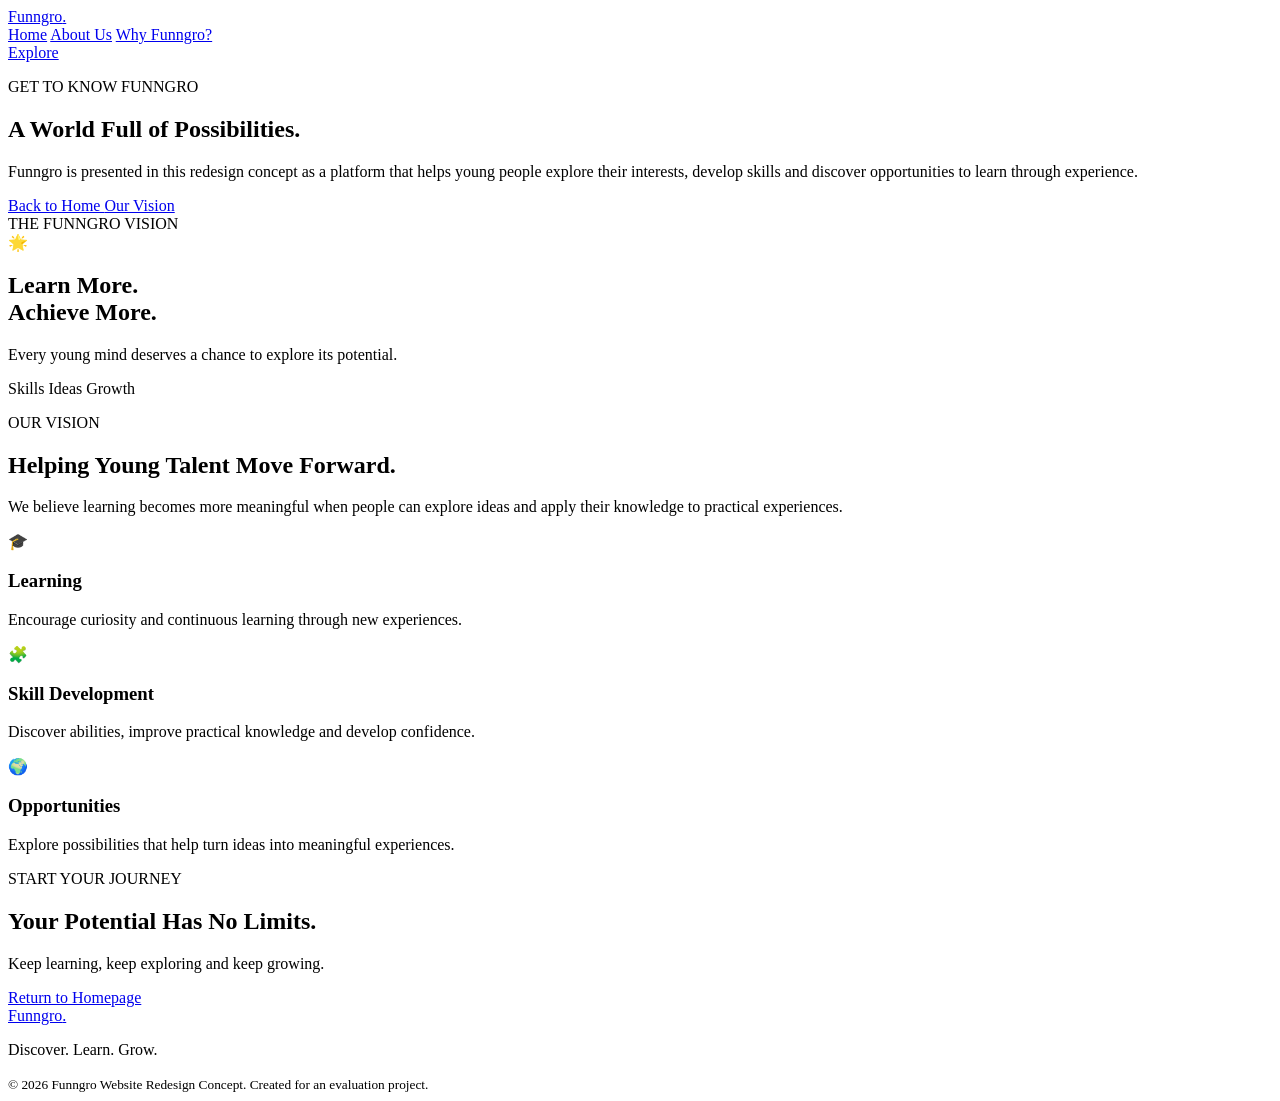
==== about.html @ 6fd3a951 "Rename about.html. to about.html" ====
<!DOCTYPE html>
<html lang="en">
<head>
  <meta charset="UTF-8">
  <meta name="viewport" content="width=device-width, initial-scale=1.0">

  <meta name="description" content="Learn about Funngro and its vision to help young talent discover skills and explore opportunities.">

  <meta name="theme-color" content="#10152d">

  <title>About Funngro | Discover Our Vision</title>

  <link rel="stylesheet" href="style.css">
</head>

<body>

  <header class="header">
    <div class="container nav-container">

      <a href="index.html" class="logo">
        Funngro<span>.</span>
      </a>

      <nav class="navigation">
        <a href="index.html">Home</a>
        <a href="about.html" class="active">About Us</a>
        <a href="index.html#features">Why Funngro?</a>
      </nav>

      <a href="index.html#features" class="nav-button">
        Explore
      </a>

    </div>
  </header>


  <main>

    <section class="hero">
      <div class="container hero-container">

        <div class="hero-content">

          <p class="eyebrow">GET TO KNOW FUNNGRO</p>

          <h1>
            A World Full of
            <span>Possibilities.</span>
          </h1>

          <p class="hero-description">
            Funngro is presented in this redesign concept as
            a platform that helps young people explore their
            interests, develop skills and discover opportunities
            to learn through experience.
          </p>

          <div class="hero-actions">

            <a href="index.html" class="primary-button">
              Back to Home
            </a>

            <a href="#our-vision" class="outline-button">
              Our Vision
            </a>

          </div>

        </div>


        <div class="hero-visual">

          <div class="visual-glow"></div>

          <div class="main-visual-card">

            <div class="visual-top">
              <span class="visual-label">THE FUNNGRO VISION</span>
              <span class="visual-dot"></span>
            </div>

            <div class="visual-icon">🌟</div>

            <h2>
              Learn More.<br>
              Achieve More.
            </h2>

            <p>
              Every young mind deserves a chance to explore
              its potential.
            </p>

            <div class="visual-bottom">
              <span>Skills</span>
              <span>Ideas</span>
              <span>Growth</span>
            </div>

          </div>

        </div>

      </div>
    </section>


    <section class="features section-padding" id="our-vision">

      <div class="container">

        <div class="section-heading">

          <p class="eyebrow">OUR VISION</p>

          <h2>
            Helping Young Talent
            <span>Move Forward.</span>
          </h2>

          <p>
            We believe learning becomes more meaningful
            when people can explore ideas and apply their
            knowledge to practical experiences.
          </p>

        </div>


        <div class="feature-grid">

          <article class="feature-card">

            <div class="feature-icon">🎓</div>

            <h3>Learning</h3>

            <p>
              Encourage curiosity and continuous learning
              through new experiences.
            </p>

          </article>


          <article class="feature-card">

            <div class="feature-icon">🧩</div>

            <h3>Skill Development</h3>

            <p>
              Discover abilities, improve practical knowledge
              and develop confidence.
            </p>

          </article>


          <article class="feature-card">

            <div class="feature-icon">🌍</div>

            <h3>Opportunities</h3>

            <p>
              Explore possibilities that help turn ideas
              into meaningful experiences.
            </p>

          </article>

        </div>

      </div>

    </section>


    <section class="cta-section">

      <div class="container cta-content">

        <p class="eyebrow">START YOUR JOURNEY</p>

        <h2>
          Your Potential Has
          No Limits.
        </h2>

        <p>
          Keep learning, keep exploring and keep growing.
        </p>

        <a href="index.html" class="primary-button">
          Return to Homepage
        </a>

      </div>

    </section>

  </main>


  <footer class="footer">

    <div class="container footer-content">

      <a href="index.html" class="logo">
        Funngro<span>.</span>
      </a>

      <p>Discover. Learn. Grow.</p>

      <small>
        © 2026 Funngro Website Redesign Concept.
        Created for an evaluation project.
      </small>

    </div>

  </footer>

</body>
</html>
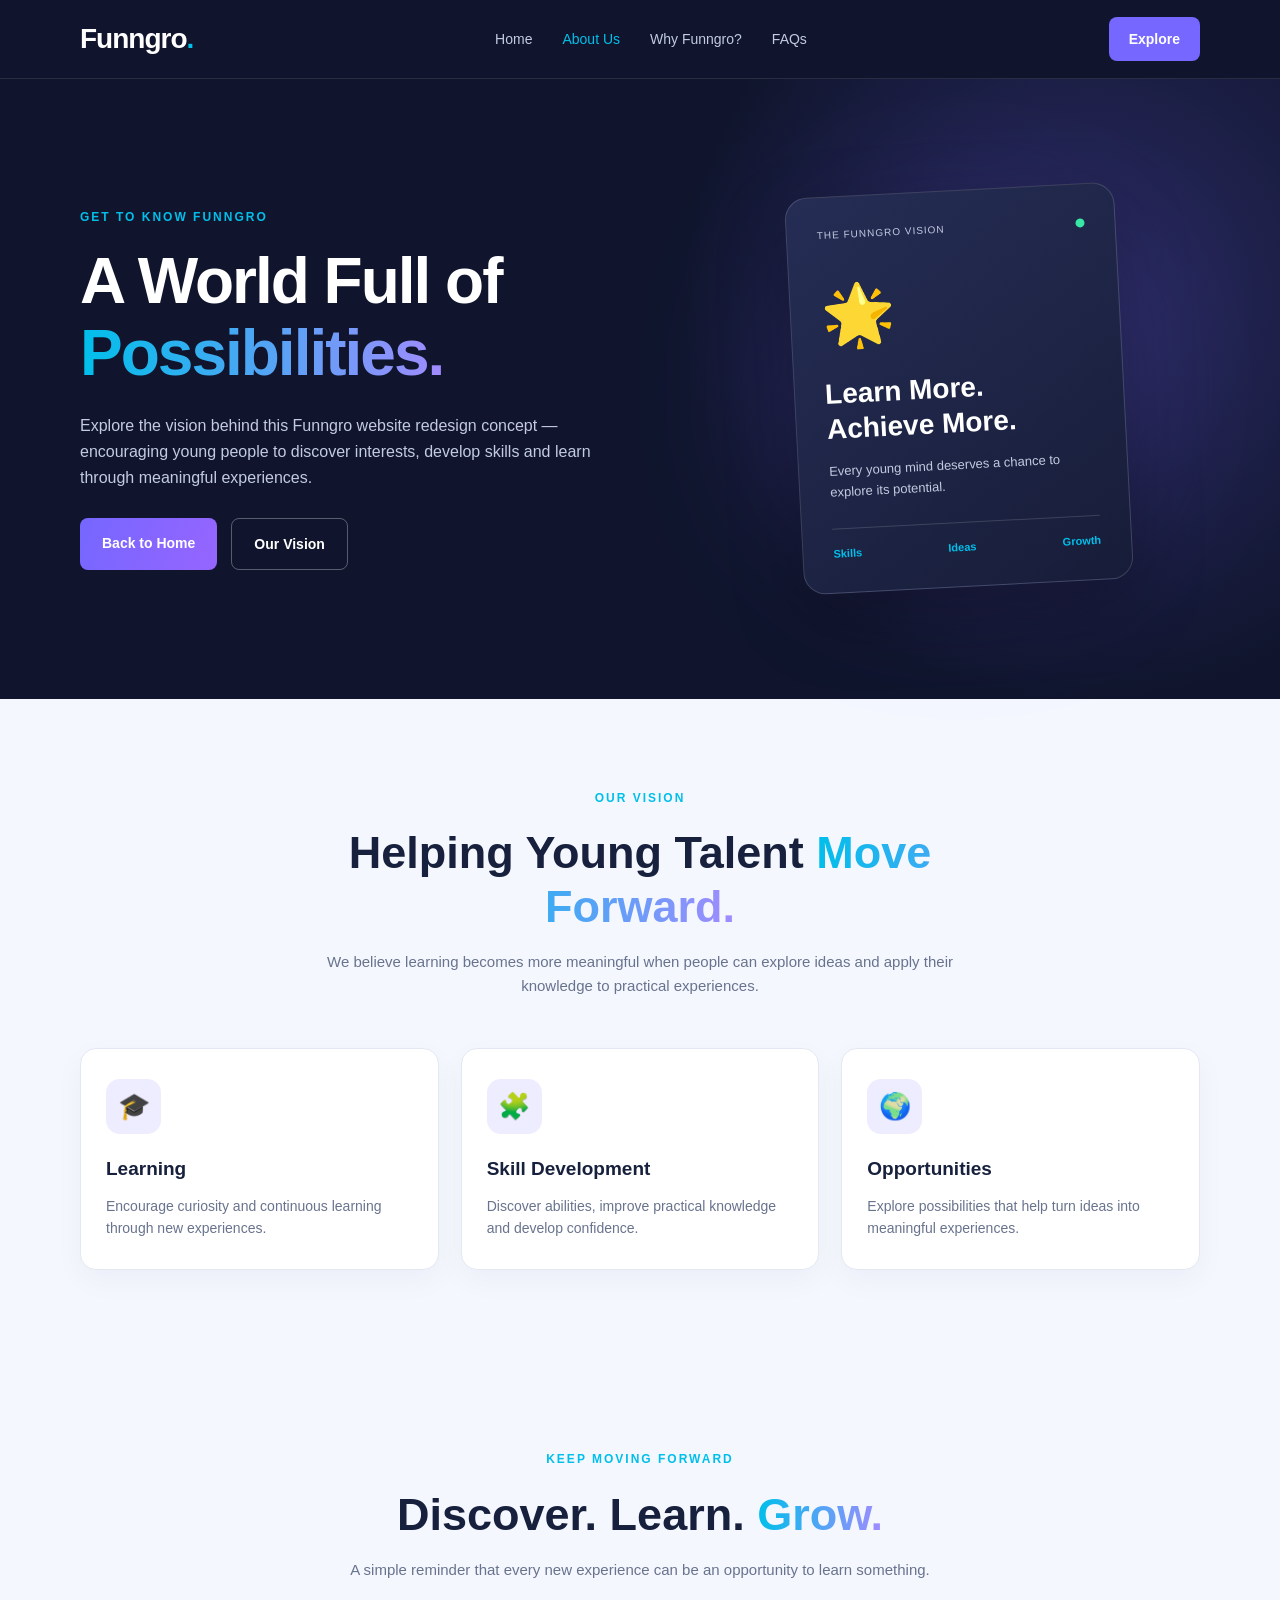
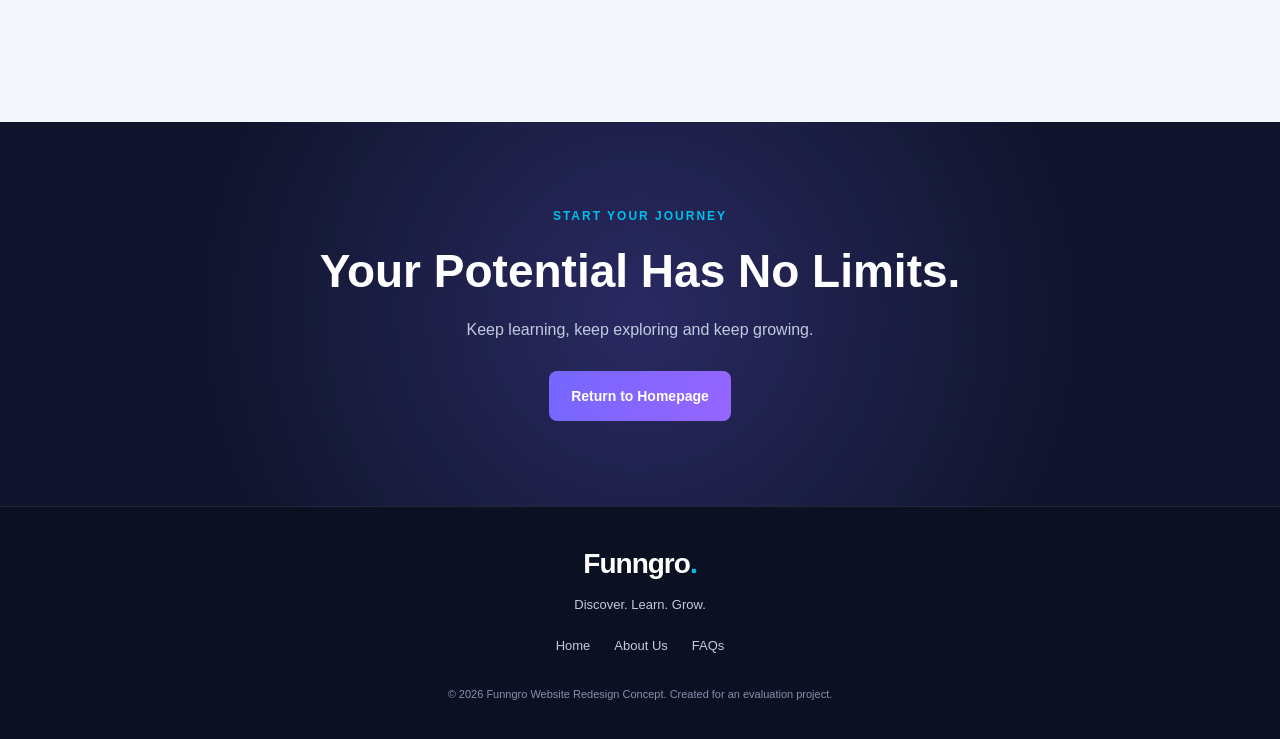
==== commit ac0c91c0: "Revise about page content and structure Updated the page title and description for clarity. Added ne" ====
--- a/about.html
+++ b/about.html
@@ -5,11 +5,11 @@
   <meta charset="UTF-8">
   <meta name="viewport" content="width=device-width, initial-scale=1.0">
 
-  <meta name="description" content="Learn about Funngro and its vision to help young talent discover skills and explore opportunities.">
+  <meta name="description" content="Discover the Funngro vision: helping young talent explore interests, develop skills and discover learning opportunities.">
 
   <meta name="theme-color" content="#10152d">
 
-  <title>About Funngro | Discover Our Vision</title>
+  <title>About Funngro | Our Vision, Mission and Values</title>
 
   <link rel="stylesheet" href="style.css">
 </head>
@@ -25,8 +25,9 @@
 
       <nav class="navigation">
         <a href="index.html">Home</a>
-        <a href="about.html" class="active">About Us</a>
+        <a href="about.html" class="active" aria-current="page">About Us</a>
         <a href="index.html#features">Why Funngro?</a>
+        <a href="index.html#faq">FAQs</a>
       </nav>
 
       <a href="index.html#features" class="nav-button">
@@ -36,9 +37,9 @@
     </div>
   </header>
 
-
   <main>
 
+    <!-- ABOUT HERO -->
     <section class="hero">
       <div class="container hero-container">
 
@@ -52,10 +53,10 @@
           </h1>
 
           <p class="hero-description">
-            Funngro is presented in this redesign concept as
-            a platform that helps young people explore their
-            interests, develop skills and discover opportunities
-            to learn through experience.
+            Explore the vision behind this Funngro website
+            redesign concept — encouraging young people
+            to discover interests, develop skills and learn
+            through meaningful experiences.
           </p>
 
           <div class="hero-actions">
@@ -71,7 +72,6 @@
           </div>
 
         </div>
-
 
         <div class="hero-visual">
 
@@ -109,7 +109,7 @@
       </div>
     </section>
 
-
+    <!-- VISION SECTION -->
     <section class="features section-padding" id="our-vision">
 
       <div class="container">
@@ -131,7 +131,6 @@
 
         </div>
 
-
         <div class="feature-grid">
 
           <article class="feature-card">
@@ -147,7 +146,6 @@
 
           </article>
 
-
           <article class="feature-card">
 
             <div class="feature-icon">🧩</div>
@@ -161,7 +159,6 @@
 
           </article>
 
-
           <article class="feature-card">
 
             <div class="feature-icon">🌍</div>
@@ -181,7 +178,32 @@
 
     </section>
 
-
+    <!-- JOURNEY SECTION -->
+    <section class="journey-section section-padding">
+
+      <div class="container">
+
+        <div class="section-heading">
+
+          <p class="eyebrow">KEEP MOVING FORWARD</p>
+
+          <h2>
+            Discover. Learn.
+            <span>Grow.</span>
+          </h2>
+
+          <p>
+            A simple reminder that every new experience
+            can be an opportunity to learn something.
+          </p>
+
+        </div>
+
+      </div>
+
+    </section>
+
+    <!-- CTA SECTION -->
     <section class="cta-section">
 
       <div class="container cta-content">
@@ -207,7 +229,7 @@
 
   </main>
 
-
+  <!-- FOOTER -->
   <footer class="footer">
 
     <div class="container footer-content">
@@ -217,6 +239,12 @@
       </a>
 
       <p>Discover. Learn. Grow.</p>
+
+      <div class="footer-links">
+        <a href="index.html">Home</a>
+        <a href="about.html">About Us</a>
+        <a href="index.html#faq">FAQs</a>
+      </div>
 
       <small>
         © 2026 Funngro Website Redesign Concept.
@@ -227,5 +255,7 @@
 
   </footer>
 
+  <script src="script.js"></script>
+
 </body>
 </html>
--- a/style.css
+++ b/style.css
@@ -0,0 +1,710 @@
+
+/* =================================
+   FUNNGRO WEBSITE REVAMP
+   PREMIUM LIGHT + DARK DESIGN
+================================= */
+
+:root {
+  --dark: #10152d;
+  --dark-light: #191f3c;
+  --purple: #7567ff;
+  --blue: #00bfeA;
+  --light: #f5f7ff;
+  --white: #ffffff;
+  --text: #17203c;
+  --muted: #68738d;
+  --border: #e4e8f2;
+}
+
+* {
+  margin: 0;
+  padding: 0;
+  box-sizing: border-box;
+}
+
+html {
+  scroll-behavior: smooth;
+}
+
+body {
+  font-family: Arial, Helvetica, sans-serif;
+  background: var(--light);
+  color: var(--text);
+  line-height: 1.6;
+  overflow-x: hidden;
+}
+
+a {
+  color: inherit;
+  text-decoration: none;
+}
+
+.container {
+  width: 90%;
+  max-width: 1120px;
+  margin: auto;
+}
+
+/* HEADER */
+
+.header {
+  background: var(--dark);
+  border-bottom: 1px solid rgba(255,255,255,.1);
+  position: relative;
+  z-index: 10;
+}
+
+.nav-container {
+  min-height: 78px;
+  display: flex;
+  justify-content: space-between;
+  align-items: center;
+  gap: 20px;
+}
+
+.logo {
+  color: var(--white);
+  font-size: 28px;
+  font-weight: 800;
+  letter-spacing: -1px;
+}
+
+.logo span {
+  color: var(--blue);
+}
+
+.navigation {
+  display: flex;
+  align-items: center;
+  gap: 30px;
+}
+
+.navigation a {
+  color: #c2cbe0;
+  font-size: 14px;
+  transition: .3s;
+}
+
+.navigation a:hover,
+.navigation a.active {
+  color: var(--blue);
+}
+
+.nav-button {
+  background: var(--purple);
+  color: var(--white);
+  padding: 11px 20px;
+  border-radius: 8px;
+  font-size: 14px;
+  font-weight: bold;
+  transition: .3s;
+}
+
+.nav-button:hover {
+  background: #9187ff;
+  transform: translateY(-2px);
+}
+
+/* HERO */
+
+.hero {
+  padding: 100px 0;
+  color: var(--white);
+  background:
+    radial-gradient(
+      circle at 85% 35%,
+      rgba(117,103,255,.25),
+      transparent 35%
+    ),
+    var(--dark);
+}
+
+.hero-container {
+  display: grid;
+  grid-template-columns: 1.1fr .9fr;
+  align-items: center;
+  gap: 50px;
+}
+
+.eyebrow {
+  color: var(--blue);
+  font-size: 12px;
+  font-weight: bold;
+  letter-spacing: 2px;
+  margin-bottom: 18px;
+}
+
+.hero-content h1 {
+  color: var(--white);
+  font-size: clamp(40px, 5vw, 65px);
+  line-height: 1.13;
+  letter-spacing: -2px;
+}
+
+.hero-content h1 span,
+.section-heading h2 span {
+  background: linear-gradient(90deg, var(--blue), #a18bff);
+  background-clip: text;
+  -webkit-background-clip: text;
+  -webkit-text-fill-color: transparent;
+}
+
+.hero-description {
+  color: #c2cbe0;
+  max-width: 520px;
+  margin: 24px 0;
+  font-size: 16px;
+}
+
+.hero-actions {
+  display: flex;
+  flex-wrap: wrap;
+  gap: 14px;
+  margin-top: 28px;
+}
+
+.primary-button,
+.outline-button {
+  display: inline-block;
+  padding: 14px 22px;
+  border-radius: 8px;
+  font-size: 14px;
+  font-weight: bold;
+  transition: .3s;
+}
+
+.primary-button {
+  background: linear-gradient(110deg, var(--purple), #9665ff);
+  color: var(--white);
+}
+
+.primary-button:hover {
+  transform: translateY(-3px);
+  box-shadow: 0 10px 25px rgba(117,103,255,.3);
+}
+
+.outline-button {
+  color: var(--white);
+  border: 1px solid rgba(255,255,255,.3);
+}
+
+.outline-button:hover {
+  border-color: var(--blue);
+  color: var(--blue);
+}
+
+.hero-note {
+  display: inline-block;
+  margin-top: 28px;
+  padding: 8px 13px;
+  border-radius: 30px;
+  border: 1px solid rgba(255,255,255,.15);
+  color: #c2cbe0;
+  font-size: 12px;
+  background: rgba(255,255,255,.05);
+}
+
+.hero-note span {
+  color: var(--blue);
+}
+
+/* HERO VISUAL */
+
+.hero-visual {
+  min-height: 420px;
+  position: relative;
+  display: flex;
+  justify-content: center;
+  align-items: center;
+}
+
+.visual-glow {
+  position: absolute;
+  width: 280px;
+  height: 280px;
+  background: var(--purple);
+  filter: blur(100px);
+  opacity: .35;
+  border-radius: 50%;
+}
+
+.main-visual-card {
+  position: relative;
+  z-index: 1;
+  width: 330px;
+  padding: 30px;
+  border-radius: 22px;
+  border: 1px solid rgba(255,255,255,.15);
+  background: linear-gradient(145deg, #252d55, #171d38);
+  box-shadow: 0 25px 70px rgba(0,0,0,.3);
+  transform: rotate(-3deg);
+}
+
+.visual-top,
+.visual-bottom {
+  display: flex;
+  justify-content: space-between;
+  align-items: center;
+}
+
+.visual-label {
+  font-size: 10px;
+  color: #c2cbe0;
+  letter-spacing: 1px;
+}
+
+.visual-dot {
+  width: 9px;
+  height: 9px;
+  background: #38e6a5;
+  border-radius: 50%;
+}
+
+.visual-icon {
+  font-size: 60px;
+  margin: 25px 0 12px;
+}
+
+.main-visual-card h2 {
+  color: var(--white);
+  font-size: 28px;
+  line-height: 1.25;
+}
+
+.main-visual-card p {
+  color: #c2cbe0;
+  font-size: 13px;
+  margin: 15px 0 25px;
+}
+
+.visual-bottom {
+  border-top: 1px solid rgba(255,255,255,.15);
+  padding-top: 16px;
+  color: var(--blue);
+  font-size: 11px;
+  font-weight: bold;
+}
+
+.floating-card {
+  position: absolute;
+  z-index: 2;
+  display: flex;
+  align-items: center;
+  gap: 10px;
+  padding: 13px 16px;
+  background: #252d50;
+  color: var(--white);
+  border: 1px solid rgba(255,255,255,.15);
+  border-radius: 12px;
+  box-shadow: 0 12px 30px rgba(0,0,0,.25);
+}
+
+.floating-card > span {
+  font-size: 24px;
+}
+
+.floating-card strong,
+.floating-card small {
+  display: block;
+}
+
+.floating-card strong {
+  font-size: 12px;
+}
+
+.floating-card small {
+  font-size: 10px;
+  color: #c2cbe0;
+}
+
+.floating-one {
+  top: 35px;
+  right: -10px;
+}
+
+.floating-two {
+  bottom: 30px;
+  left: -15px;
+}
+
+/* LIGHT SECTIONS */
+
+.section-padding {
+  padding: 90px 0;
+}
+
+.features {
+  background: var(--light);
+}
+
+.section-heading {
+  max-width: 650px;
+  text-align: center;
+  margin: 0 auto 50px;
+}
+
+.section-heading h2 {
+  color: var(--text);
+  font-size: clamp(32px, 4vw, 45px);
+  line-height: 1.2;
+  margin-bottom: 16px;
+}
+
+.section-heading > p:last-child {
+  color: var(--muted);
+  font-size: 15px;
+}
+
+.feature-grid {
+  display: grid;
+  grid-template-columns: repeat(3, 1fr);
+  gap: 22px;
+}
+
+.feature-card {
+  padding: 30px 25px;
+  background: var(--white);
+  border: 1px solid var(--border);
+  border-radius: 16px;
+  box-shadow: 0 10px 30px rgba(23,32,60,.04);
+  transition: .3s;
+  opacity: 0;
+  transform: translateY(20px);
+}
+
+.feature-card.visible {
+  opacity: 1;
+  transform: translateY(0);
+}
+
+.feature-card:hover {
+  transform: translateY(-7px);
+  border-color: var(--purple);
+  box-shadow: 0 15px 35px rgba(23,32,60,.09);
+}
+
+.feature-icon {
+  width: 55px;
+  height: 55px;
+  display: grid;
+  place-items: center;
+  border-radius: 14px;
+  background: #eeecff;
+  font-size: 26px;
+  margin-bottom: 20px;
+}
+
+.feature-card h3 {
+  color: var(--text);
+  font-size: 19px;
+  margin-bottom: 10px;
+}
+
+.feature-card p {
+  color: var(--muted);
+  font-size: 14px;
+}
+
+/* CALL TO ACTION */
+
+.cta-section {
+  padding: 85px 0;
+  text-align: center;
+  color: var(--white);
+  background:
+    radial-gradient(circle at center, rgba(117,103,255,.25), transparent 65%),
+    var(--dark);
+}
+
+.cta-content {
+  max-width: 700px;
+}
+
+.cta-content h2 {
+  color: var(--white);
+  font-size: clamp(32px, 4vw, 46px);
+  line-height: 1.2;
+  margin-bottom: 18px;
+}
+
+.cta-content > p:not(.eyebrow) {
+  color: #c2cbe0;
+  margin-bottom: 28px;
+}
+
+/* FOOTER */
+
+.footer {
+  padding: 35px 0;
+  background: #0b1023;
+  color: var(--white);
+  border-top: 1px solid rgba(255,255,255,.1);
+}
+
+.footer-content {
+  display: flex;
+  flex-direction: column;
+  align-items: center;
+  text-align: center;
+  gap: 8px;
+}
+
+.footer-content p {
+  color: #c2cbe0;
+  font-size: 13px;
+}
+
+.footer-content small {
+  color: #8791ad;
+  font-size: 11px;
+  margin-top: 10px;
+}
+
+/* ACCESSIBILITY */
+
+a:focus-visible {
+  outline: 3px solid var(--blue);
+  outline-offset: 4px;
+}
+
+/* REDUCED MOTION */
+
+@media (prefers-reduced-motion: reduce) {
+  *,
+  *::before,
+  *::after {
+    scroll-behavior: auto !important;
+    transition-duration: .01ms !important;
+    animation-duration: .01ms !important;
+  }
+}
+
+/* RESPONSIVE */
+
+@media (max-width: 850px) {
+  .hero-container {
+    grid-template-columns: 1fr;
+    gap: 35px;
+  }
+
+  .hero-content {
+    text-align: center;
+  }
+
+  .hero-description {
+    margin-left: auto;
+    margin-right: auto;
+  }
+
+  .hero-actions {
+    justify-content: center;
+  }
+
+  .hero-visual {
+    width: 100%;
+    max-width: 500px;
+    margin: auto;
+  }
+
+  .feature-grid {
+    grid-template-columns: 1fr;
+  }
+
+  .navigation {
+    gap: 16px;
+  }
+}
+
+@media (max-width: 600px) {
+  .nav-container {
+    min-height: auto;
+    padding: 17px 0;
+    flex-wrap: wrap;
+  }
+
+  .logo {
+    font-size: 25px;
+  }
+
+  .navigation {
+    order: 3;
+    width: 100%;
+    justify-content: center;
+    gap: 20px;
+  }
+
+  .navigation a {
+    font-size: 12px;
+  }
+
+  .nav-button {
+    padding: 9px 13px;
+    font-size: 12px;
+  }
+
+  .hero {
+    padding: 65px 0;
+  }
+
+  .hero-content h1 {
+    font-size: 42px;
+  }
+
+  .hero-description {
+    font-size: 14px;
+  }
+
+  .hero-visual {
+    min-height: 360px;
+  }
+
+  .main-visual-card {
+    width: 270px;
+    padding: 24px;
+  }
+
+  .main-visual-card h2 {
+    font-size: 25px;
+  }
+
+  .floating-one {
+    right: -4px;
+  }
+
+  .floating-two {
+    left: -4px;
+  }
+
+  .section-padding {
+    padding: 70px 0;
+  }
+
+  .feature-card {
+    padding: 26px 22px;
+  }
+
+  .cta-section {
+    padding: 65px 0;
+  }
+  }
+
+/* =================================
+   NEW HOMEPAGE SECTIONS
+================================= */
+
+/* FAQ SECTION */
+
+.faq-section {
+  background: #ffffff;
+}
+
+.faq-list {
+  max-width: 800px;
+  margin: auto;
+  display: grid;
+  gap: 15px;
+}
+
+.faq-item {
+  background: #f5f7ff;
+  border: 1px solid #e4e8f2;
+  border-radius: 12px;
+  padding: 20px 22px;
+  transition: .3s;
+}
+
+.faq-item:hover {
+  border-color: #7567ff;
+}
+
+.faq-item summary {
+  color: #17203c;
+  font-size: 16px;
+  font-weight: bold;
+  cursor: pointer;
+  list-style: none;
+  position: relative;
+  padding-right: 30px;
+}
+
+.faq-item summary::-webkit-details-marker {
+  display: none;
+}
+
+.faq-item summary::after {
+  content: "+";
+  position: absolute;
+  right: 0;
+  top: -3px;
+  color: #7567ff;
+  font-size: 23px;
+}
+
+.faq-item[open] summary::after {
+  content: "−";
+}
+
+.faq-item p {
+  color: #68738d;
+  font-size: 14px;
+  margin-top: 14px;
+  padding-top: 14px;
+  border-top: 1px solid #e4e8f2;
+}
+
+/* FOOTER LINKS */
+
+.footer-links {
+  display: flex;
+  justify-content: center;
+  flex-wrap: wrap;
+  gap: 24px;
+  margin: 12px 0;
+}
+
+.footer-links a {
+  color: #c2cbe0;
+  font-size: 13px;
+  transition: .3s;
+}
+
+.footer-links a:hover {
+  color: #00bfea;
+}
+
+/* NAVIGATION IMPROVEMENTS */
+
+.navigation a {
+  transition: color .3s ease;
+}
+
+.navigation a:focus-visible,
+.footer-links a:focus-visible,
+.faq-item summary:focus-visible {
+  outline: 2px solid #7567ff;
+  outline-offset: 5px;
+}
+
+/* RESPONSIVE FAQ */
+
+@media (max-width: 600px) {
+  .faq-section {
+    padding: 65px 0;
+  }
+
+  .faq-item {
+    padding: 17px;
+  }
+
+  .faq-item summary {
+    font-size: 14px;
+  }
+
+  .faq-item p {
+    font-size: 13px;
+  }
+
+  .footer-links {
+    gap: 17px;
+  }
+}
